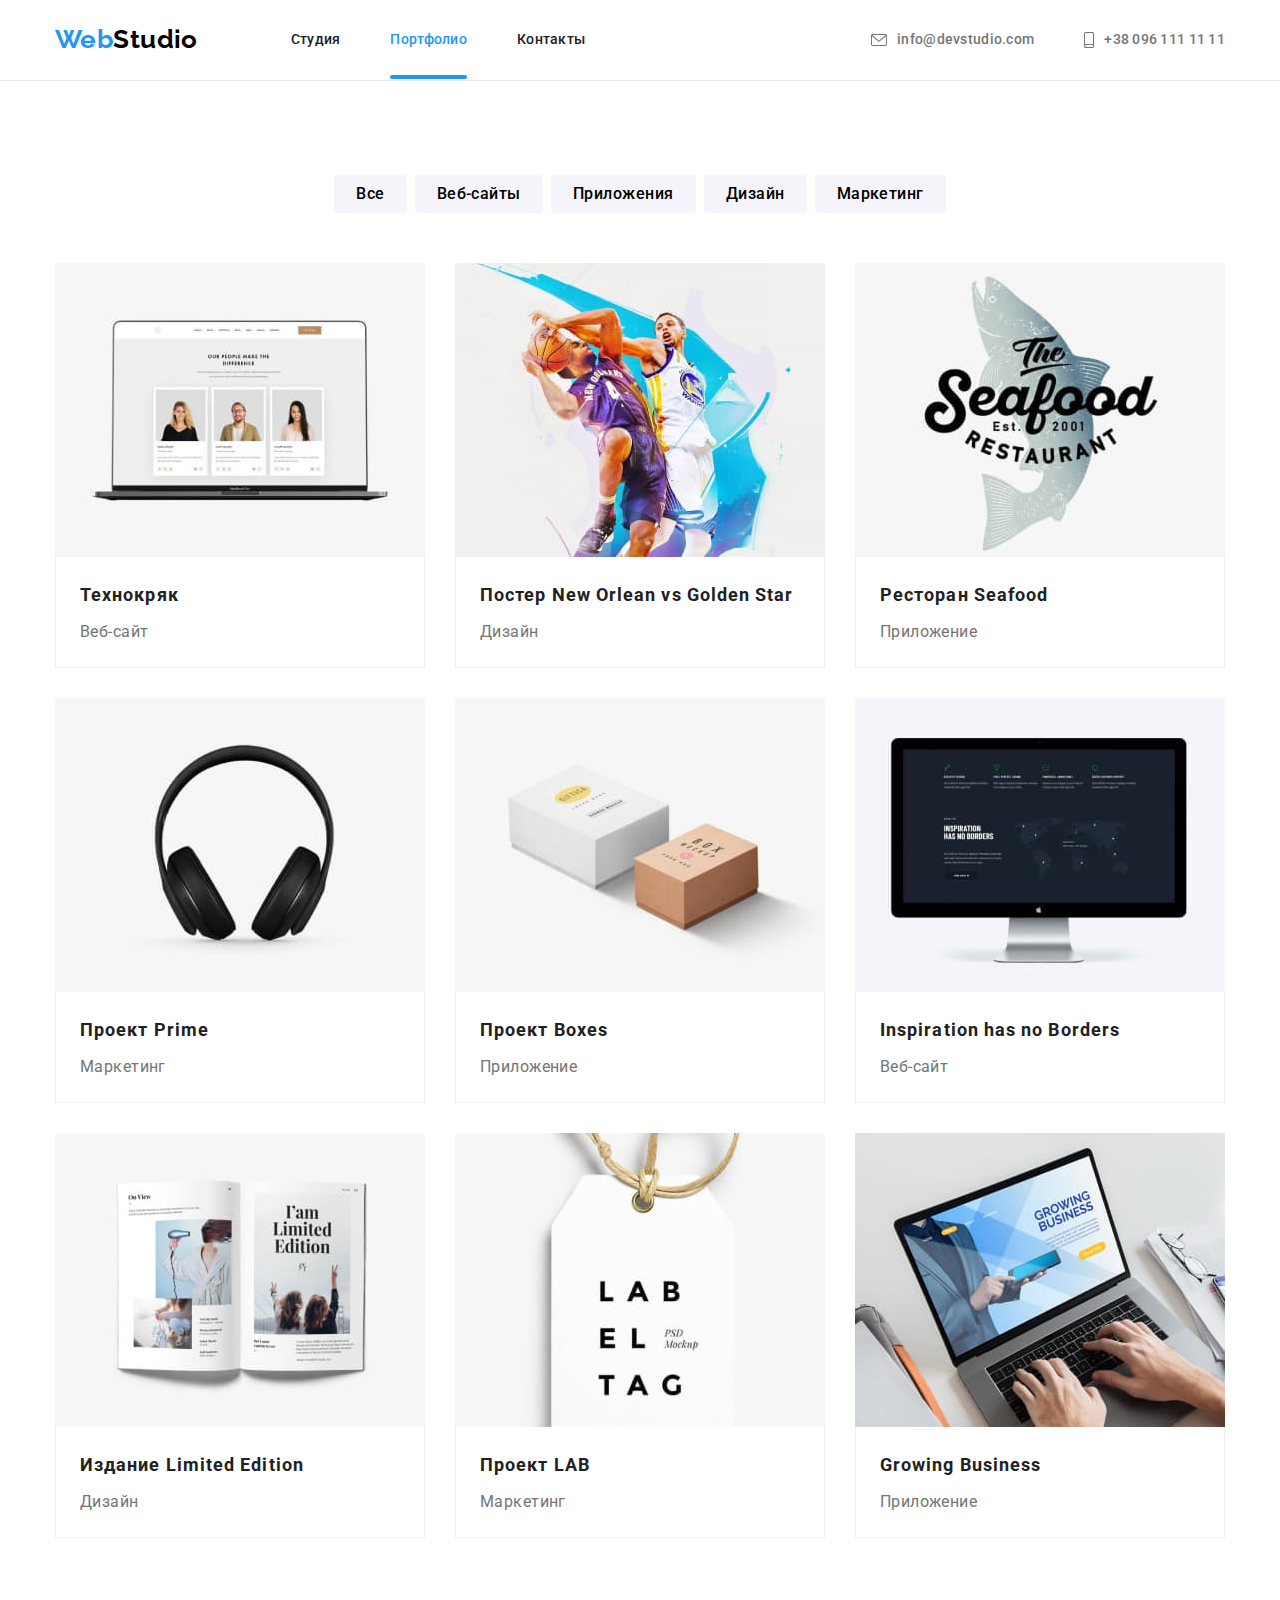
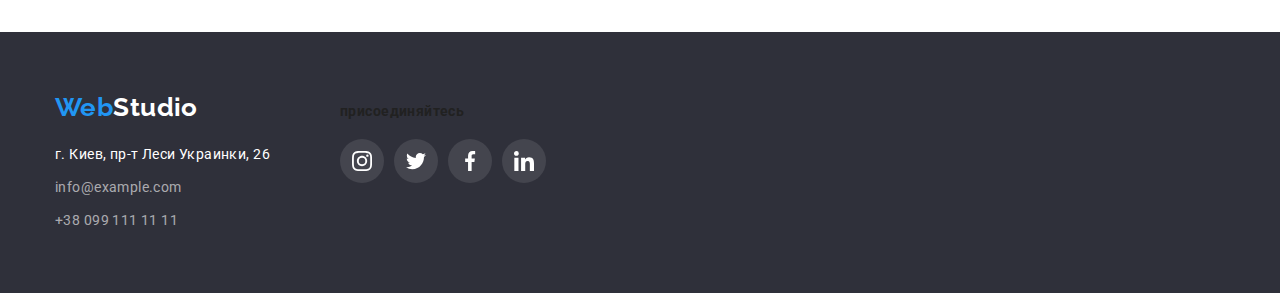
==== portfolio.html @ ed062970 "footer form" ====
<!DOCTYPE html>
<html lang="ru">

<head>
    <meta charset="UTF-8">
    <meta http-equiv="X-UA-Compatible" content="IE=edge">
    <meta name="viewport" content="width=device-width, initial-scale=1.0">
    <title>Студия-Портфолио</title>
    <link rel="preconnect" href="https://fonts.googleapis.com">
    <link rel="preconnect" href="https://fonts.gstatic.com" crossorigin>
    <link href="https://fonts.googleapis.com/css2?family=Raleway:wght@700&family=Roboto:wght@400;500;700;900&display=swap"
        rel="stylesheet">
    <link rel="stylesheet" href="https://cdnjs.cloudflare.com/ajax/libs/modern-normalize/1.1.0/modern-normalize.min.css">
    <link rel="stylesheet" href="./css/styles.css"/>
</head>

<body>
    <header>
        <div class="container header">
            <nav class="nav"><a href="./index.html" class="logo logo-black"><span class="accent">Web</span>Studio</a>            
                <ul class="nav-list">
                    <li><a href="./index.html" class="nav-link">Студия</a> </li>
                    <li><a href="./portfolio.html" class="nav-link current">Портфолио</a> </li>
                    <li><a href="#" class="nav-link">Контакты</a> </li>
                </ul>
            </nav>
            <ul class="contact">
                <li>
                    <a href="mailto:info@devstudio.com" class="contacts-link">
                        <svg class="envelope" width="16" height="12">
                            <use href="./img/symbol-defs.svg#envelope"></use>
                        </svg>
                        info@devstudio.com</a>
                </li>
                <li>
                    <a href="tel:+380961111111" class="contacts-link">
                        <svg class="smartphone" width="10" height="16">
                            <use href="./img/symbol-defs.svg#smartphone"></use>
                        </svg>
                        +38 096 111 11 11</a>
                </li>
            </ul>  
        </div>
    </header>
    <main>
        <section class="section">
            <div class="container">
                <h1 class="visually-hidden">Наши проекты</h1>
                <!-- Фільтр -->
                <ul class="filter">
                    <li><button type="button" class="button-filter">Все</button></li>
                    <li><button type="button" class="button-filter">Веб-сайты</button></li>
                    <li><button type="button" class="button-filter">Приложения</button></li>
                    <li><button type="button" class="button-filter">Дизайн</button></li>
                    <li><button type="button" class="button-filter">Маркетинг</button></li>
                </ul>                
                <!-- Елементи фільтру -->
                <ul class="project-items">
                    <li>
                        <a href="#" class="project-link">
                            <div class="project-img">
                                <img src="./img/2-1.jpg" alt="Веб-сайт Технокряк" width="370">
                                <p class="project-overlay">
                                    Ресурс предлагает комплексные предложения с разным уровнем функционала и сервисов. Все это позволит посетителю получить исчерпывающие сведения о компании или частном лице.
                                </p>
                            </div>
                            <div class="project-link-container">
                                <h2 class="project-title">Технокряк</h2>
                                <p class="project-text">Веб-сайт</p>
                            </div>
                        </a>
                    </li>
                    <li>
                        <a href="#" class="project-link">
                            <div class="project-img">
                                <img src="./img/2-2.jpg" alt="Постер с баскетболистами" width="370">
                                <p class="project-overlay">
                                    Ресурс предлагает комплексные предложения с разным уровнем функционала и сервисов. Все это позволит посетителю получить исчерпывающие сведения о компании или частном лице.
                                </p>
                            </div>                            
                            <div class="project-link-container">
                                <h2 class="project-title">Постер New Orlean vs Golden Star</h2>
                                <p class="project-text">Дизайн</p>
                            </div>
                        </a>
                    </li>
                    <li>
                        <a href="#" class="project-link">
                            <div class="project-img">
                                <img src="./img/2-3.jpg" alt="Эмблема ресторана Seafood" width="370">
                                <p class="project-overlay">
                                    Ресурс предлагает комплексные предложения с разным уровнем функционала и сервисов. Все это позволит посетителю получить исчерпывающие сведения о компании или частном лице.
                                </p>
                            </div>                            
                            <div class="project-link-container">
                                <h2 class="project-title">Ресторан Seafood</h2>
                                <p class="project-text">Приложение</p>
                            </div>
                        </a>
                    </li>
                    <li>
                        <a href="#" class="project-link">
                            <div class="project-img">
                                <img src="./img/2-4.jpg" alt="Наушники" width="370">
                                <p class="project-overlay">
                                    Ресурс предлагает комплексные предложения с разным уровнем функционала и сервисов. Все это позволит посетителю получить исчерпывающие сведения о компании или частном лице.
                                </p>
                            </div>                            
                            <div class="project-link-container">
                                <h2 class="project-title">Проект Prime</h2>
                                <p class="project-text">Маркетинг</p>
                            </div>
                        </a>
                    </li>
                    <li>
                        <a href="#" class="project-link">
                            <div class="project-img">
                                <img src="./img/2-5.jpg" alt="Две коробки" width="370">
                                <p class="project-overlay">
                                    Ресурс предлагает комплексные предложения с разным уровнем функционала и сервисов. Все это позволит посетителю получить исчерпывающие сведения о компании или частном лице.
                                </p>
                            </div>                           
                            <div class="project-link-container">
                                <h2 class="project-title">Проект Boxes</h2>
                                <p class="project-text">Приложение</p>
                            </div>
                        </a>
                    </li>
                    <li>
                        <a href="#" class="project-link">
                            <div class="project-img">
                                <img src="./img/2-6.jpg" alt="Монитор" width="370">
                                <p class="project-overlay">
                                    Ресурс предлагает комплексные предложения с разным уровнем функционала и сервисов. Все это позволит посетителю получить исчерпывающие сведения о компании или частном лице.
                                </p>
                            </div>
                            
                            <div class="project-link-container">
                                <h2 class="project-title">Inspiration has no Borders</h2>
                                <p class="project-text">Веб-сайт</p>
                            </div>
                        </a>
                    </li>
                    <li>
                        <a href="#" class="project-link">
                            <div class="project-img">
                                <img src="./img/2-7.jpg" alt="Журнал" width="370">
                                <p class="project-overlay">
                                    Ресурс предлагает комплексные предложения с разным уровнем функционала и сервисов. Все это позволит посетителю получить исчерпывающие сведения о компании или частном лице.
                                </p>
                            </div>                            
                            <div class="project-link-container">
                                <h2 class="project-title">Издание Limited Edition</h2>
                                <p class="project-text">Дизайн</p>
                            </div>
                        </a>
                    </li>
                    <li>
                        <a href="#" class="project-link">
                            <div class="project-img">
                                <img src="./img/2-8.jpg" alt="Этикетка" width="370">
                                <p class="project-overlay">
                                    Ресурс предлагает комплексные предложения с разным уровнем функционала и сервисов. Все это позволит посетителю получить исчерпывающие сведения о компании или частном лице.
                                </p>
                            </div>                            
                            <div class="project-link-container">
                                <h2 class="project-title">Проект LAB</h2>
                                <p class="project-text">Маркетинг</p>
                            </div>
                        </a>
                    </li>
                    <li>
                        <a href="#" class="project-link">
                            <div class="project-img">
                                <img src="./img/2-9.jpg" alt="Ноутбук" width="370">
                                <p class="project-overlay">
                                    Ресурс предлагает комплексные предложения с разным уровнем функционала и сервисов. Все это позволит посетителю получить исчерпывающие сведения о компании или частном лице.
                                </p>
                            </div>                            
                            <div class="project-link-container">
                                <h2 class="project-title">Growing Business</h2>
                                <p class="project-text">Приложение</p>
                            </div>
                        </a>
                    </li>
                </ul>
            </div>
        </section>        
    </main>    
    <footer>
        <div class="container footer-box">
            <div class="footer-contacts">
                <a href="./index.html" class="logo logo-white"><span class="accent">Web</span>Studio</a>
                <address class="address">
                    <ul>
                        <li>г. Киев, пр-т Леси Украинки, 26</li>
                        <li><a href="mailto:info@example.com" class="address-link">info@example.com</a></li>
                        <li><a href="tel:+380991111111" class="address-link">+38 099 111 11 11</a></li>
                    </ul>
                </address>
            </div>
            <div class="footer-stbox">
                <strong>присоединяйтесь</strong>
                <ul class="footer-list">
                    <li class="footer-social">
                        <a href="#">
                            <svg class="instagram" width="20" height="20">
                                <use href="./img/symbol-defs.svg#instagram"></use>
                            </svg>
                        </a>
                    </li>
                    <li class="footer-social">
                        <a href="#">
                            <svg class="twitter" width="20" height="20">
                                <use href="./img/symbol-defs.svg#twitter"></use>
                            </svg>
                        </a>
                    </li>
                    <li class="footer-social">
                        <a href="#">
                            <svg class="facebook" width="20" height="20">
                                <use href="./img/symbol-defs.svg#facebook"></use>
                            </svg>
                        </a>
                    </li>
                    <li class="footer-social">
                        <a href="#">
                            <svg class="linkedin" width="20" height="20">
                                <use href="./img/symbol-defs.svg#linkedin"></use>
                            </svg>
                        </a>
                    </li>
                </ul>
            </div>  
        </div>
    </footer>  
</body>

</html>
---- css/styles.css ----
.visually-hidden {
  position: absolute;
  width: 1px;
  height: 1px;
  margin: -1px;
  border: 0;
  padding: 0;
  
  white-space: nowrap;
  clip-path: inset(100%);
  clip: rect(0 0 0 0);
  overflow: hidden;
}

:root {
  --primary-text-color: #212121;
  --secondary-text-color: #757575;
  --primary-white-color: #FFFFFF;
  --accent-colour: #2196F3;
  --footer-gray: rgba(255, 255, 255, 0.6);
  --main-background: #FFFFFF;
  --secondary-background: #2F303A;
  --alternative-background: #F5F4FA;
  --logo-black: #000000;

  --cubic-bezier-stand: cubic-bezier(0.4, 0, 0.2, 1);
}

/* font-family: 'Raleway',
sans-serif;

font-family: 'Roboto',
sans-serif; */

ul {
  list-style: none;
  margin: 0;
  padding-left: 0;
}
h1, h2, h3, h4, h5, p {
  margin: 0;
}

a {
  text-decoration: none;
}

img {
	display: block;
	max-width: 100%;
	height: auto;
}


body {
  font-family: 'Roboto', sans-serif;
  letter-spacing: 0.03em;
  font-size: 14px;
  /* font-style: normal; */
  /* font-weight: 400; */
  color: var(--primary-text-color);
  background-color: var(--main-background);  
}

.container {
  width: 1200px;
  padding-left: 15px;
  padding-right: 15px;
  margin-left: auto;
  margin-right: auto;
}
.section {
  padding-top: 94px;
  padding-bottom: 94px;
}

/* Header-styles */

.header {
  display: flex;
  align-items: center;
}

.nav{display: flex;}

.nav-list {
  display: flex;
  align-items: center;
}
.nav-list> li:not(:last-child) {
  margin-right: 50px;
}

.contact>li:not(:last-child) {
  margin-right: 50px;
}

.contact {
  display: flex;
  margin-left: auto;
}

.nav .logo {
  padding-top: 24px;
  padding-bottom: 25px;
  margin-right: 93px;
}

header {
  border-bottom: 1px solid #ECECEC;
}

.logo {
  font-family: 'Raleway',
  sans-serif;
  font-weight: 700;
  font-size: 26px;
  line-height: 1.19;
}
.logo-black {
  color: var(--logo-black);
}
.logo-white {
  color: var(--primary-white-color)
}
.logo .accent {
  color: var(--accent-colour);
}

.nav-link {
  font-weight: 500;
  line-height: 1.14;
  letter-spacing: 0.02em;
  
  color: var(--primary-text-color);

  padding-top: 32px;
  padding-bottom: 32px;
  position: relative;

  transition: color 250ms var(--cubic-bezier-stand);
}


.current::after {

  content: "";

  width: 100%;
  height: 4px;
  border-radius: 2px;
  background-color: var(--accent-colour);
  left: 0;
  bottom: 0;

  position: absolute;
  display: inline-block;
}

.nav-link.current {
  color: var(--accent-colour);
}

.nav-link:hover,
.nav-link:focus,
.contacts-link:hover,
.contacts-link:focus
{
  color: var(--accent-colour);
}

.contacts-link {
  font-weight: 500;
  line-height: 1.14;
  letter-spacing: 0.02em;

  color: var(--secondary-text-color);
  transition: color 250ms var(--cubic-bezier-stand);
}

.contacts-link {
  display: flex;
  align-items: center
}

.envelope,
.smartphone {
  margin-right: 10px;
  fill: currentColor;

  transition: color 250ms var(--cubic-bezier-stand);
}
.envelope:hover
.smartphone:hover {
  fill: var(--accent-colour);
}

/* .contacts-link::before {
  content: "";
  background-image: url(../img/envelope.svg);
  background-size: contain;
  width: 16px;
  height: 12px;
  display: inline-block;
  margin-right: 20px;
} */

/* HERO */

.hero {
  text-align: center;
  padding: 200px 0;
  background-color: var(--secondary-background);
}
.overlay {
  height: 600px;
  max-width: 1600px;
  margin-left: auto;
  margin-right: auto;

  background-size: cover;
  background-repeat: no-repeat;
  background-position: center;

  background-image: linear-gradient(to right, rgba(47, 48, 58, 0.4),
  rgba(47, 48, 58, 0.4)  
  ), url(../img/Img-bg.jpg)

}

.main-title {
  width: 700px;
  margin-left: auto;
  margin-right: auto;
  margin-bottom: 30px;

  font-weight: 900;
  font-size: 44px;
  line-height: 1.36;
  text-align: center;
  letter-spacing: 0.06em;
  text-transform: uppercase;

  color: var(--primary-white-color);
}

.button {
  font-weight: 700;
  font-size: 16px;
  line-height: 1.88;
  letter-spacing: 0.06em;

  border: 0;
  border-radius: 4px;
  display: inline-block;
  
  color: var(--primary-white-color);
  background-color: var(--accent-colour);
  box-shadow: 0px 4px 4px rgba(0, 0, 0, 0.15);

  cursor: pointer;
  font-family: inherit;
  font-style: inherit;

  transition: background-color 250ms var(--cubic-bezier-stand);
}

.main-button {
  padding: 10px 32px;
}

.main-button:hover {
  background-color: #188CE8;
}

/* Наші особливості */

.feature-list {
  display: flex;
}

.feature-list> li:not(:last-child) {
  margin-right: 30px;
}
.feature-list> li {width: 270px;}

.feature-title {
  font-size: 14px;
  line-height: 1.14;
  text-transform: uppercase;

  margin-bottom: 10px;
}

.feature-text {
  line-height: 1.71;

  color: var(--secondary-text-color);
}

.feature-box {
  width: 270px;
  height: 120px;
  background-color: var(--alternative-background);
  border-radius: 4px;

  display: flex;
  justify-content: center;
  align-items: center;
  margin-bottom: 30px;
}


.secondary-title {
  font-size: 36px;
  line-height: 1.17;
  text-align: center;
  margin-bottom: 50px;
}

.works {
  padding-top: 0;
}
.works-list {
  display: flex;
  justify-content: space-between;
}

.no-gap {
  display: block;
}

.works-list li {
  position: relative;
}

.work-description {
  position: absolute;
  left: 0;
  bottom: 0;

  display: flex;
  justify-content: center;
  align-items: center;
  width: 100%;
  height: 70px;

  color: var(--primary-white-color);
  background-color: rgba(47, 48, 58, 0.8);
  text-transform: uppercase;
  font-weight: 700;
}

/* наша команда */

.team {
  font-size: 16px;
  line-height: 1.19;

  background-color: var(--alternative-background);
}

.team-list {
  display: flex;
  justify-content: space-between;
}

.team-link {
  background-color: var(--main-background);
  text-align: center;

  box-shadow: 0px 1px 3px rgba(0, 0, 0, 0.12), 0px 1px 1px rgba(0, 0, 0, 0.14), 0px 2px 1px rgba(0, 0, 0, 0.2);
    border-radius: 0px 0px 4px 4px;
}

.team-link> img {
  margin-bottom: 30px;
}

.team-title {
  font-weight: 500;
  margin-bottom: 10px;
  font-size: 16px;
}

.team-text {
  color: var(--secondary-text-color);
  margin-bottom: 16px;
}

.team-link > ul {
  display: flex;
  margin-right: 32px;
  margin-left: 32px;
  margin-bottom: 30px;

}

.team-social {
  width: 44px;
  height: 44px;


}
.team-social:not(:last-child) {
  margin-right: 10px;
}

.team-social a {
  display: flex;
  align-items: center;
  justify-content: center;

  fill: #AFB1B8;

  width: 100%;
  height: 100%;
  border-radius: 50%;

  transition: background-color 250ms var(--cubic-bezier-stand), fill 250ms var(--cubic-bezier-stand); 
}

.team-social a:hover,
.team-social a:focus {
  fill: var(--main-background);
  background-color: var(--accent-colour);
}

/* постійні клієнти */

.clients-list {
  fill: #AFB1B8;
  display: flex;
  justify-content: space-between;
}

.clients-item {
  width: 170px;
  height: 92px;
}
.clients-item > a {
  width: 100%;
  height: 100%;

  border: 1px solid #AFB1B8;
  border-radius: 4px;

  display: flex;
  justify-content: center;
  align-items: center;  

  transition: border 250ms var(--cubic-bezier-stand), fill 250ms var(--cubic-bezier-stand);
}

.clients-item > a:hover,
.clients-item > a:focus {
  fill: var(--accent-colour);
  border: 1px solid var(--accent-colour);
}


/* footer */
footer {
  background-color: var(--secondary-background);
  padding: 60px 0;
}

.footer-box {
  display: flex;
  align-items: baseline;
}
.footer-contacts {
  margin-right: 70px;
}

.address {
  line-height: 1.71;
  font-style: normal;
  margin-top: 20px;

  color: var(--primary-white-color);
}
.address > ul {
  display: inline-block;
}

.address-link {
  color: var(--footer-gray);
  margin-top: 9px;
  display: inline-block;

  transition: color 250ms var(--cubic-bezier-stand);
}
.address-link:hover,
.address-link:focus {
  color: var(--accent-colour);
}

.social-strong {
  line-height: 1.14;
  text-transform: uppercase;
  color: var(--primary-white-color);
}

.footer-list{
  display: flex;
  margin-top: 20px;
}

.footer-social {
  width: 44px;
  height: 44px;
  fill: var(--primary-white-color);
}

.footer-social:not(:last-child) {
  margin-right: 10px;
}

.footer-social a {
  display: flex;
  align-items: center;
  justify-content: center;

  width: 100%;
  height: 100%;
  border-radius: 50%;

  background-color: rgba(255, 255, 255, 0.1);

  transition: background-color 250ms var(--cubic-bezier-stand);
}

.footer-social a:hover,
.footer-social a:focus {
  background-color: var(--accent-colour);
}
/* 
.team-link > ul {
  display: flex;
  margin-right: 32px;
  margin-left: 32px;
  margin-bottom: 30px;
}

.team-social:not(:last-child) {
  margin-right: 10px;
} */

/* subscription form */

.subscr {
  margin-left: 93px;
}

.subscr-form {
  display: flex;
  justify-content: center;
  align-items: flex-end;
}
.subscr-input {
  width: 358px;

  padding: 15px;
  margin-right: 12px;
  line-height: 1.25;
  color: rgba(255, 255, 255, 0.6);

  border: 1px solid rgba(255, 255, 255, 0.3);
  border-radius: 4px;
  filter: drop-shadow(0px 4px 4px rgba(0, 0, 0, 0.15));

  background-color: transparent;
  margin-top: 20px;
}


.subscr-button {
  padding: 10px 29px;

  display: flex;
  justify-content: center;
  align-items: center;
}
.subscr-button:hover {
  background-color: #188CE8;
}

.subscr-svg {
  margin-left: 10px;
}



.span-strong {

  line-height: 1.14;
  text-transform: uppercase;
  color: var(--primary-white-color);
}

/* Модальне вікно */

.backdrop {
  position: fixed;
  top: 0;
  left: 0;
  width: 100%;
  height: 100%;
  /* width: 100vw;
  height: 100vw; */
  background-color: rgba(0, 0, 0, 0.2);

  opacity: 1;  
  transition: opacity 250ms linear;
  }

.backdrop.is-hidden {
  opacity: 0;
  pointer-events: none;
  /* visibility: visible; */
  visibility: hidden;
}

.backdrop.is-hidden .modal {
  transform: translate(-50%, -50%) scale(0.5);

}

.modal {
  position: absolute;
  top: 50%;
  left: 50%;
  display: flex;
  justify-content: flex-end;

  width: 528px;
  height: 581px;
  padding: 8px;

  background-color: #FFFFFF;
  box-shadow: 0px 1px 3px rgba(0, 0, 0, 0.12), 0px 1px 1px rgba(0, 0, 0, 0.14), 0px 2px 1px rgba(0, 0, 0, 0.2);
  border-radius: 4px; 

  transform: translate(-50%, -50%) scale(1);

  transition: transform 250ms cubic-bezier(.23,.79,.83,.67);
}


.modal-button {
  display: flex;
  justify-content:center;
  align-items: center;

  cursor: pointer;
  padding: 0;
  width: 30px;
  height: 30px;

  border: 1px solid rgba(0, 0, 0, 0.1);
  border-radius: 50%;

  background-color: var(--main-background)
}

.close {
  fill: var(--logo-black)
}


/* portfolio */
/* Фільтр */

.filter {
  display: flex;
  justify-content: center;
  margin-bottom: 50px;
}

.filter> li:not(:last-child) {
  margin-right: 8px;
}

.button-filter {
  font-weight: 500;
  font-size: 16px;
  line-height: 1.62;
  text-align: center;
  letter-spacing: 0.03em;

  background: var(--alternative-background);
  border: 0;
  border-radius: 4px;
  padding: 6px 22px;
  display: inline-block;

  cursor: pointer;
  font-family: inherit;
  font-style: inherit;

  transition: box-shadow 250ms var(--cubic-bezier-stand), background-color 250ms var(--cubic-bezier-stand), color 250ms var(--cubic-bezier-stand);
}
.button-filter:hover,
.button-filter:focus {
  color: var(--main-background);
  background-color: var(--accent-colour);

  box-shadow: 0px 2px 2px 0px #0000001F;
  box-shadow: 0px 1px 2px 0px #00000014;
  box-shadow: 0px 3px 1px 0px #0000001A;
}
/* < !-- Елементи фільтру --> */

.project-items {
  display: flex;
  flex-wrap: wrap;
  /* justify-content: space-between; */
}

.project-items> li {
  margin-right: 30px;
  margin-bottom: 30px;
  width: calc((100% - 60px) / 3);
  /* gap: 30px; */
}

.project-link {
  display: block;
  transition: box-shadow 250ms var(--cubic-bezier-stand);
}

.project-link:hover,
.project-link:focus {
  box-shadow: 0px 4px 4px 0px #00000040;
  ;
}

.project-items> li:nth-child(3n) {
  margin-right: 0px;
}
.project-items> li:nth-last-child(-n+3) {
  margin-bottom: 0px;
}

.project-link-container {
  border-left: 1px solid #EEEEEE;
  border-bottom: 1px solid #EEEEEE;
  border-right: 1px solid #EEEEEE;

  padding: 20px 24px;
}

.project-title {
  font-size: 18px;
  line-height: 2.00;
  letter-spacing: 0.06em;
  color: var(--primary-text-color);
}

.project-text {
  margin-top: 4px;

  font-size: 16px;
  line-height: 1.88;
  color: var(--secondary-text-color);
}

.project-img {
  position: relative;
  overflow: hidden;
}

.project-overlay {
  position: absolute;
  bottom: 0;
  left: 0;
  width: 100%;
  height: 100%;

  transform: translateY(100%);
  transition: transform 250ms var(--cubic-bezier-stand);
  
  padding: 63px 24px;

  font-size: 18px;
  line-height: 1.56;
  color: var(--primary-white-color);
}

/* Текс і фон окремі при ховері */

/* .project-overlay {
  opacity: 0;
  transition: opacity 500ms cubic-bezier(0.4, 0, 0.2, 1);
}
.project-link:hover .project-overlay {
  opacity: 1;
} */

.project-link:hover .project-overlay {
  transform: translateY(0);
}

.project-img::before {
  content: '';
  position: absolute;

  transform: translateY(100%);
  transition: transform 250ms var(--cubic-bezier-stand);

  bottom: 0;
  left: 0;
  width: 100%;
  height: 100%;

  background-color: rgba(33, 150, 243, 0.9);
}

.project-link:hover .project-img::before {
  transform: translateY(0);
}
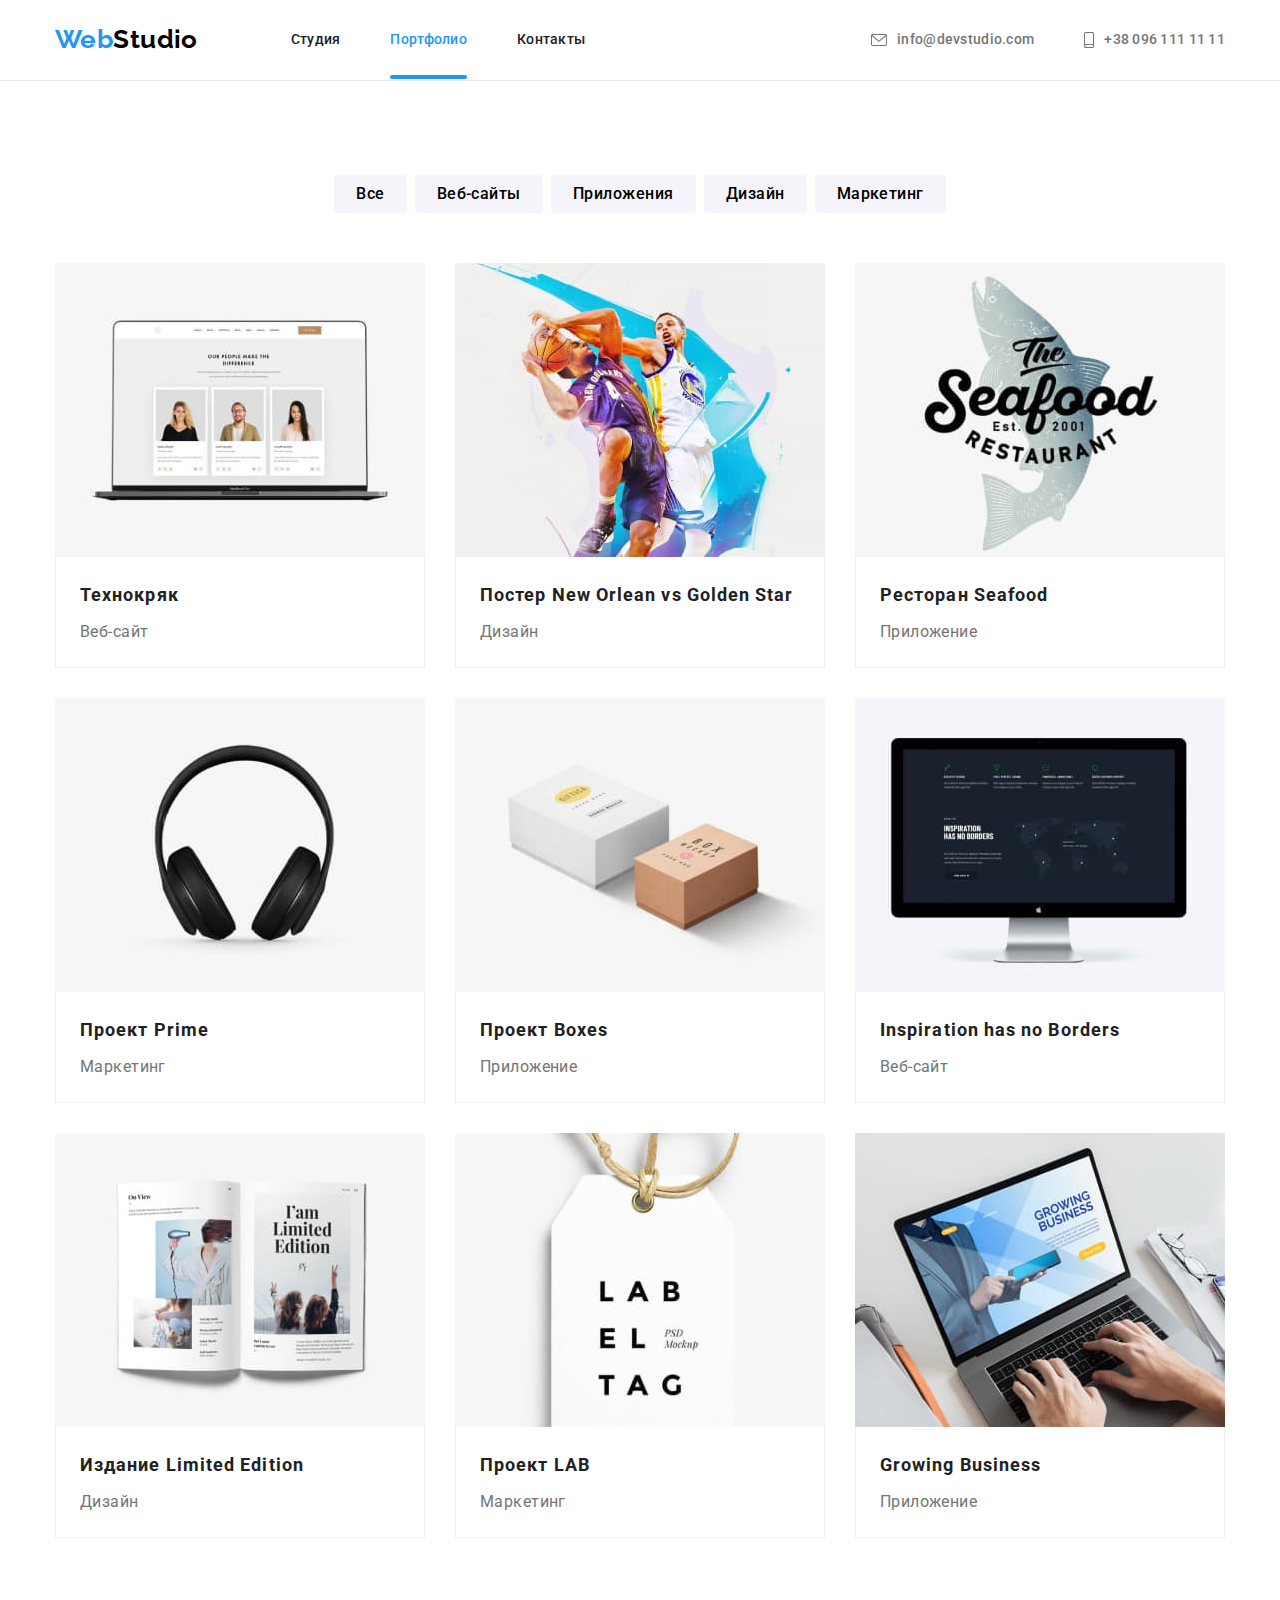
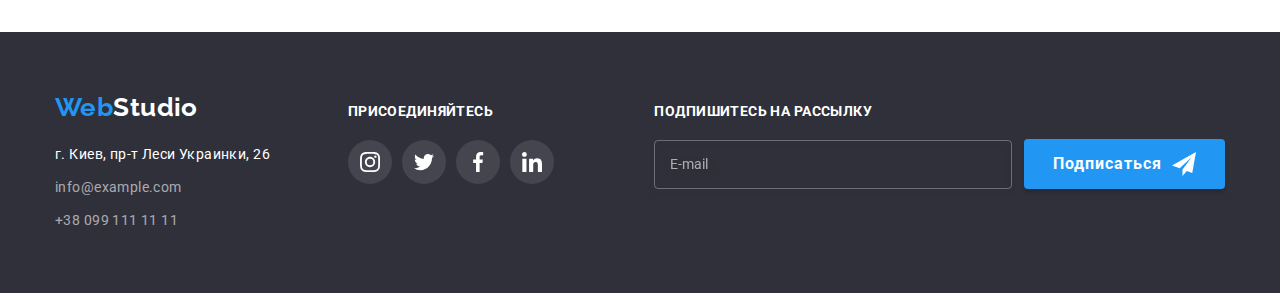
==== commit cde1311e: "modal check finish" ====
--- a/portfolio.html
+++ b/portfolio.html
@@ -200,7 +200,7 @@
                 </address>
             </div>
             <div class="footer-stbox">
-                <strong>присоединяйтесь</strong>
+                <strong class="social-strong">присоединяйтесь</strong>
                 <ul class="footer-list">
                     <li class="footer-social">
                         <a href="#">
@@ -231,7 +231,37 @@
                         </a>
                     </li>
                 </ul>
-            </div>  
+            </div>
+            <div class="subscr">
+                <strong class="social-strong">Подпишитесь на рассылку</strong>
+                <form class="subscr-form">
+                    <label class="subscr-title">                 
+                        <input class="subscr-input" type="email" name="user-email" placeholder="E-mail">
+                    </label>
+                    <button class="button subscr-button" type="submit">Подписаться
+                        <svg class="subscr-svg" width="24" height="24">
+                            <use href="./img/symbol-defs.svg#send-form"></use>
+                        </svg>
+                    </button>
+                </form>
+            </div>
+<!-- 
+            <div class="subscr">
+                <form class="subscr-form">
+                    <label class="subscr-title"><span class="span-strong">Подпишитесь на рассылку</span> 
+                        <input class="subscr-input" type="email" name="user-email" placeholder="E-mail">
+                    </label>
+                    <button class="button subscr-button" type="submit">Подписаться
+                        <svg class="subscr-svg" width="24" height="24">
+                            <use href="./img/symbol-defs.svg#send-form"></use>
+                        </svg>
+                    </button>
+                </form>
+            </div> -->
+            
+
+
+
         </div>
     </footer>  
 </body>
--- a/css/styles.css
+++ b/css/styles.css
@@ -468,6 +468,7 @@
 .footer-box {
   display: flex;
   align-items: baseline;
+  justify-content: space-between;
 }
 .footer-contacts {
   margin-right: 70px;
@@ -496,6 +497,10 @@
   color: var(--accent-colour);
 }
 
+.footer-stbox {
+  margin-right: 93px;
+}
+
 .social-strong {
   line-height: 1.14;
   text-transform: uppercase;
@@ -549,13 +554,10 @@
 
 /* subscription form */
 
-.subscr {
-  margin-left: 93px;
-}
 
 .subscr-form {
   display: flex;
-  justify-content: center;
+  justify-content: flex-end;
   align-items: flex-end;
 }
 .subscr-input {
@@ -564,7 +566,7 @@
   padding: 15px;
   margin-right: 12px;
   line-height: 1.25;
-  color: rgba(255, 255, 255, 0.6);
+  color: var(--primary-white-color);
 
   border: 1px solid rgba(255, 255, 255, 0.3);
   border-radius: 4px;
@@ -574,6 +576,9 @@
   margin-top: 20px;
 }
 
+.subscr-input::placeholder {
+  color: rgba(255, 255, 255, 0.6);
+}
 
 .subscr-button {
   padding: 10px 29px;
@@ -620,23 +625,22 @@
   pointer-events: none;
   /* visibility: visible; */
   visibility: hidden;
-}
+} 
 
 .backdrop.is-hidden .modal {
   transform: translate(-50%, -50%) scale(0.5);
-
 }
 
 .modal {
   position: absolute;
   top: 50%;
   left: 50%;
-  display: flex;
-  justify-content: flex-end;
+  /* display: flex; */
+  /* justify-content: flex-end; */
 
   width: 528px;
-  height: 581px;
-  padding: 8px;
+  min-height: 581px;
+  padding: 40px;
 
   background-color: #FFFFFF;
   box-shadow: 0px 1px 3px rgba(0, 0, 0, 0.12), 0px 1px 1px rgba(0, 0, 0, 0.14), 0px 2px 1px rgba(0, 0, 0, 0.2);
@@ -648,7 +652,11 @@
 }
 
 
-.modal-button {
+.modal-button-close {
+  position: absolute;
+  top: 8px;
+  right: 8px;
+
   display: flex;
   justify-content:center;
   align-items: center;
@@ -662,10 +670,147 @@
   border-radius: 50%;
 
   background-color: var(--main-background)
-}
-
-.close {
-  fill: var(--logo-black)
+  fill: var(--logo-black);
+
+  transition: fill 250ms var(--cubic-bezier-stand);
+}
+
+.modal-button-close:hover,
+.modal-button-close:focus {
+  fill: var(--accent-colour);
+}
+
+.modal-title {
+  text-align: center;
+  font-size: 20px;
+  margin-bottom: 12px;
+  }
+
+.modal-label {
+  font-size: 12px;
+  line-height: 1.17;
+  letter-spacing: 0.01em;
+  color: var(--secondary-text-color);
+}
+
+.modal-input-cont {
+  position: relative;
+  margin-top: 4px;
+  margin-bottom: 10px;
+}
+
+.modal-input:focus + .modal-svg,
+.modal-input:hover + .modal-svg {
+  fill: var(--accent-colour);
+}
+
+.modal-input {
+  font-style: inherit;
+  padding: 12px 12px 12px 42px;
+  border: 1px solid rgba(33, 33, 33, 0.2);
+  border-radius: 4px;
+  width: 100%;
+
+  color: var(--primary-text-color);
+
+  transition: border-color 250ms var(--cubic-bezier-stand);
+}
+.modal-svg {
+  position: absolute;
+  left: 12px;
+  top: 50%;
+  transform: translateY(-50%);
+  transition: fill 250ms var(--cubic-bezier-stand);
+}
+
+.modal-coment-cont {
+  margin-top: 4px;
+  margin-bottom: 20px;
+}
+
+.textarea-coment {
+  padding: 12px 16px;
+  font-style: inherit;
+  border: 1px solid rgba(33, 33, 33, 0.2);
+  border-radius: 4px;
+  width: 100%;
+  height: 120px;
+  resize: none;
+
+  color: var(--primary-text-color);
+  transition: border-color 250ms var(--cubic-bezier-stand);
+}
+.textarea-coment::placeholder {
+  color: rgba(117, 117, 117, 0.5);
+}
+
+.modal-input:hover,
+.modal-input:focus {
+  border-color: var(--accent-colour)
+}
+
+.checkbox {
+  display: flex;
+  justify-content: center;
+  align-items: center;
+  line-height: 1.71;
+  color: var(--secondary-text-color);
+}
+
+.checkbox-input {
+  /* appearance: none;
+  position: absolute; */
+  left: 54px;
+
+  position: absolute;
+  width: 1px;
+  height: 1px;
+  margin: -1px;
+  border: 0;
+  padding: 0;
+  
+  white-space: nowrap;
+  clip-path: inset(100%);
+  clip: rect(0 0 0 0);
+  overflow: hidden;
+}
+
+.checkbox-svg {
+  position: absolute;
+  left: 54px;
+  width: 16px;
+  height: 15px;
+  background-image: url(../img/uncheck.svg);
+}
+
+.checkbox-input:checked + .checkbox-svg {
+  background-image: url(../img/check.svg);
+  opacity: 1;
+}
+.checkbox-input:focus + .checkbox-svg {
+  background-image: url(../img/uncheck-blue.svg);
+}
+.checkbox-input:checked:focus + .checkbox-svg {
+  background-image: url(../img/check.svg);
+}
+
+.checkbox-link {
+  text-decoration: underline;
+  color: var(--accent-colour);
+}
+.checkbox-text {
+  margin-left: 23px;
+}
+
+.button-modal {
+  display: block;
+  padding: 10px 55px;
+  margin-left: auto;
+  margin-right: auto;
+  margin-top: 30px;
+}
+.button-modal:hover {
+  background-color: #188CE8;
 }
 
 
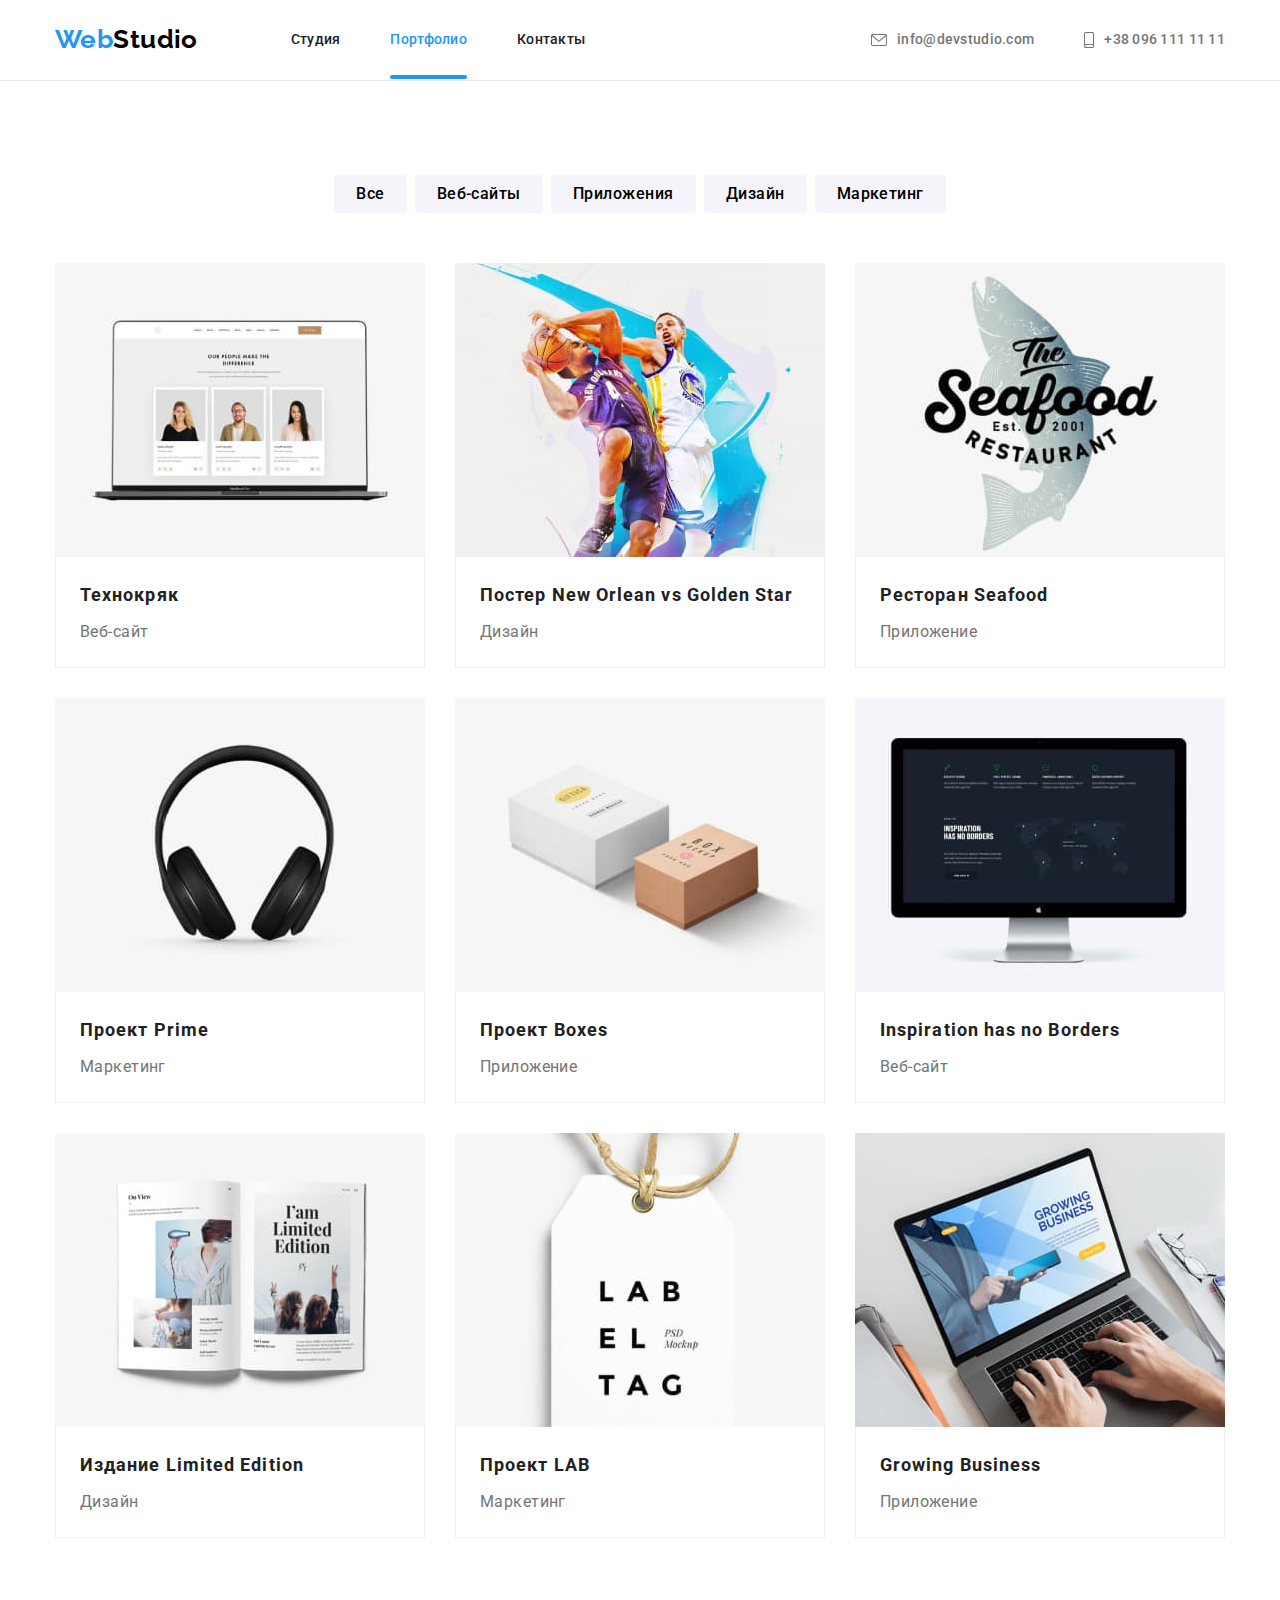
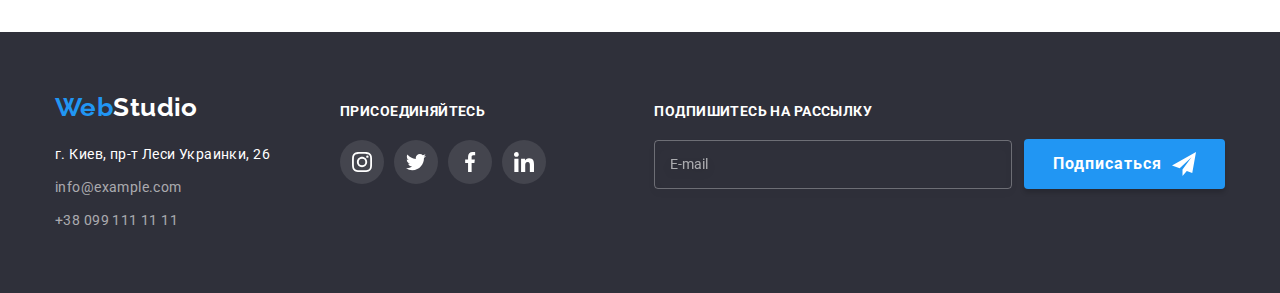
==== commit b0854213: "fixt modal labels" ====
--- a/portfolio.html
+++ b/portfolio.html
@@ -245,23 +245,6 @@
                     </button>
                 </form>
             </div>
-<!-- 
-            <div class="subscr">
-                <form class="subscr-form">
-                    <label class="subscr-title"><span class="span-strong">Подпишитесь на рассылку</span> 
-                        <input class="subscr-input" type="email" name="user-email" placeholder="E-mail">
-                    </label>
-                    <button class="button subscr-button" type="submit">Подписаться
-                        <svg class="subscr-svg" width="24" height="24">
-                            <use href="./img/symbol-defs.svg#send-form"></use>
-                        </svg>
-                    </button>
-                </form>
-            </div> -->
-            
-
-
-
         </div>
     </footer>  
 </body>
--- a/css/styles.css
+++ b/css/styles.css
@@ -26,12 +26,6 @@
   --cubic-bezier-stand: cubic-bezier(0.4, 0, 0.2, 1);
 }
 
-/* font-family: 'Raleway',
-sans-serif;
-
-font-family: 'Roboto',
-sans-serif; */
-
 ul {
   list-style: none;
   margin: 0;
@@ -141,10 +135,10 @@
   transition: color 250ms var(--cubic-bezier-stand);
 }
 
-
 .current::after {
-
   content: "";
+  position: absolute;
+  display: inline-block;
 
   width: 100%;
   height: 4px;
@@ -152,9 +146,6 @@
   background-color: var(--accent-colour);
   left: 0;
   bottom: 0;
-
-  position: absolute;
-  display: inline-block;
 }
 
 .nav-link.current {
@@ -195,16 +186,6 @@
   fill: var(--accent-colour);
 }
 
-/* .contacts-link::before {
-  content: "";
-  background-image: url(../img/envelope.svg);
-  background-size: contain;
-  width: 16px;
-  height: 12px;
-  display: inline-block;
-  margin-right: 20px;
-} */
-
 /* HERO */
 
 .hero {
@@ -225,7 +206,6 @@
   background-image: linear-gradient(to right, rgba(47, 48, 58, 0.4),
   rgba(47, 48, 58, 0.4)  
   ), url(../img/Img-bg.jpg)
-
 }
 
 .main-title {
@@ -288,7 +268,6 @@
   font-size: 14px;
   line-height: 1.14;
   text-transform: uppercase;
-
   margin-bottom: 10px;
 }
 
@@ -310,7 +289,6 @@
   margin-bottom: 30px;
 }
 
-
 .secondary-title {
   font-size: 36px;
   line-height: 1.17;
@@ -399,9 +377,8 @@
 .team-social {
   width: 44px;
   height: 44px;
-
-
-}
+}
+
 .team-social:not(:last-child) {
   margin-right: 10px;
 }
@@ -498,7 +475,7 @@
 }
 
 .footer-stbox {
-  margin-right: 93px;
+  margin-right: auto;
 }
 
 .social-strong {
@@ -540,20 +517,8 @@
 .footer-social a:focus {
   background-color: var(--accent-colour);
 }
-/* 
-.team-link > ul {
-  display: flex;
-  margin-right: 32px;
-  margin-left: 32px;
-  margin-bottom: 30px;
-}
-
-.team-social:not(:last-child) {
-  margin-right: 10px;
-} */
 
 /* subscription form */
-
 
 .subscr-form {
   display: flex;
@@ -595,10 +560,7 @@
   margin-left: 10px;
 }
 
-
-
 .span-strong {
-
   line-height: 1.14;
   text-transform: uppercase;
   color: var(--primary-white-color);
@@ -635,9 +597,6 @@
   position: absolute;
   top: 50%;
   left: 50%;
-  /* display: flex; */
-  /* justify-content: flex-end; */
-
   width: 528px;
   min-height: 581px;
   padding: 40px;
@@ -650,7 +609,6 @@
 
   transition: transform 250ms cubic-bezier(.23,.79,.83,.67);
 }
-
 
 .modal-button-close {
   position: absolute;
@@ -683,30 +641,32 @@
 .modal-title {
   text-align: center;
   font-size: 20px;
+  font-weight: 700;
   margin-bottom: 12px;
   }
 
 .modal-label {
+  display: block;
+  position: relative;
+  /* margin-top: 40px; */
+  margin-bottom: 10px;
+
   font-size: 12px;
   line-height: 1.17;
   letter-spacing: 0.01em;
   color: var(--secondary-text-color);
 }
 
-.modal-input-cont {
-  position: relative;
-  margin-top: 4px;
-  margin-bottom: 10px;
-}
-
 .modal-input:focus + .modal-svg,
 .modal-input:hover + .modal-svg {
   fill: var(--accent-colour);
 }
 
 .modal-input {
+  margin-top: 4px;
+
   font-style: inherit;
-  padding: 12px 12px 12px 42px;
+  padding: 11px 11px 11px 42px;
   border: 1px solid rgba(33, 33, 33, 0.2);
   border-radius: 4px;
   width: 100%;
@@ -718,13 +678,11 @@
 .modal-svg {
   position: absolute;
   left: 12px;
-  top: 50%;
-  transform: translateY(-50%);
+  bottom: 11px;
   transition: fill 250ms var(--cubic-bezier-stand);
 }
 
-.modal-coment-cont {
-  margin-top: 4px;
+.modal-coment {
   margin-bottom: 20px;
 }
 
@@ -787,10 +745,10 @@
   background-image: url(../img/check.svg);
   opacity: 1;
 }
-.checkbox-input:focus + .checkbox-svg {
+.checkbox-input:focus-visible + .checkbox-svg {
   background-image: url(../img/uncheck-blue.svg);
 }
-.checkbox-input:checked:focus + .checkbox-svg {
+.checkbox-input:checked:focus-visible + .checkbox-svg {
   background-image: url(../img/check.svg);
 }
 
@@ -934,11 +892,9 @@
 }
 
 /* Текс і фон окремі при ховері */
-
 /* .project-overlay {
   opacity: 0;
-  transition: opacity 500ms cubic-bezier(0.4, 0, 0.2, 1);
-}
+  transition: opacity 500ms cubic-bezier(0.4, 0, 0.2, 1);}
 .project-link:hover .project-overlay {
   opacity: 1;
 } */
